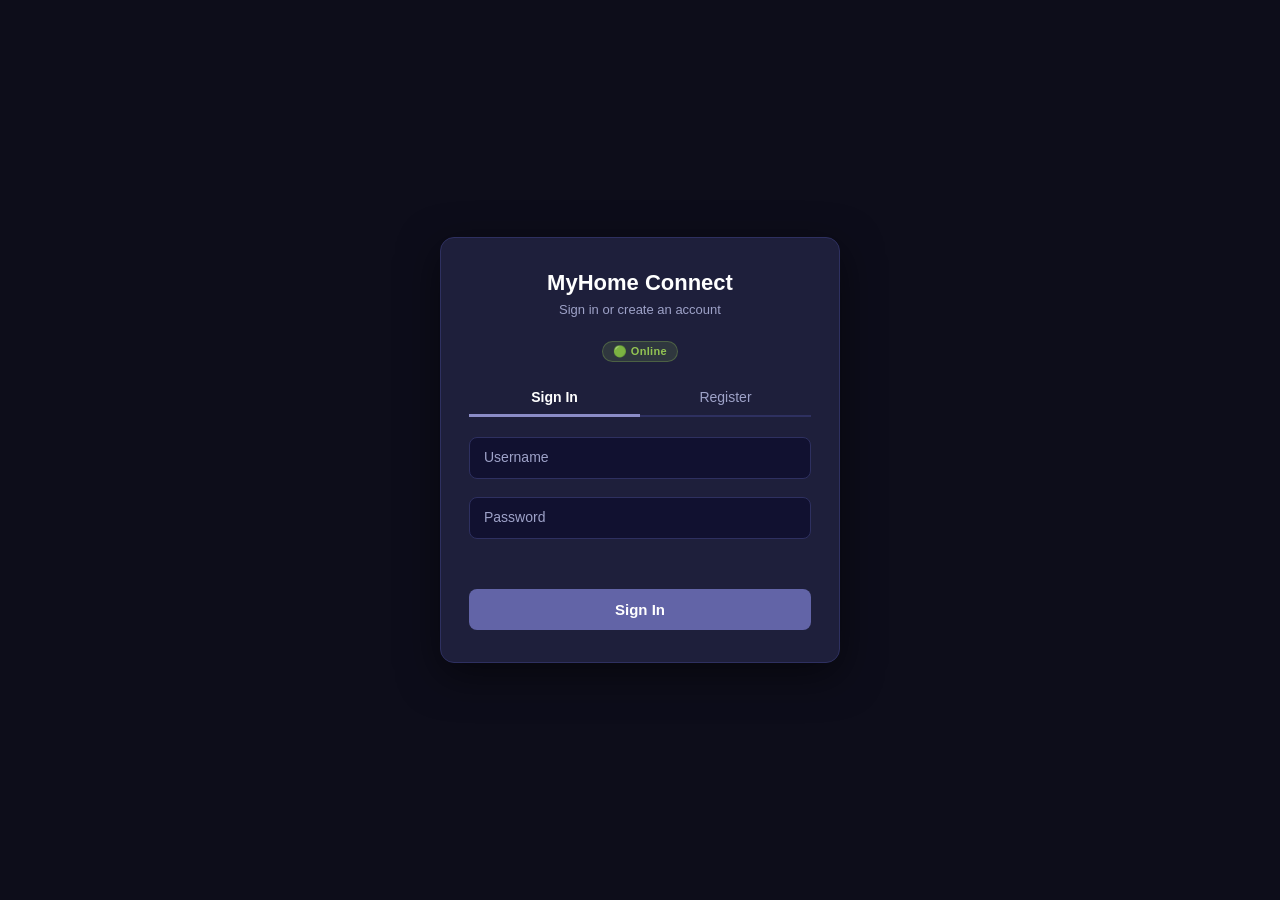
==== teams.html @ 420ba18a "Add files via upload" ====
<!DOCTYPE html>
<html lang="en">
<head>
<meta charset="UTF-8">
<meta name="viewport" content="width=device-width, initial-scale=1.0, maximum-scale=1.0, user-scalable=no">
<meta name="mobile-web-app-capable" content="yes">
<meta name="apple-mobile-web-app-capable" content="yes">
<meta name="apple-mobile-web-app-status-bar-style" content="black-translucent">
<title>MyHome Connect</title>
<link rel="manifest" href="manifest.json">
<link rel="stylesheet" href="teams.css">
</head>
<body>

<!-- SIDEBAR BACKDROP (mobile) -->
<div class="sidebar-backdrop" id="sidebarBackdrop" onclick="closeSidebarMobile()"></div>

<!-- SIDEBAR -->
<div class="sidebar" id="sidebar">
  <div class="sidebar-header">
    <img src="M-LOGO.png" alt="Logo" class="logo" onerror="this.style.display='none'">
    <span class="app-name">MyHome Connect</span>
  </div>

  <!-- Current User Profile (below title) -->
  <div class="sidebar-profile">
    <div class="user-avatar" id="myAvatar" onclick="toggleSettings()" style="cursor:pointer;position:relative;overflow:hidden;">
      <span id="myAvatarInitial">M</span>
      <img id="myAvatarImg" src="" alt="" style="display:none;width:100%;height:100%;object-fit:cover;border-radius:50%;position:absolute;top:0;left:0;">
    </div>
    <div style="flex:1;min-width:0;">
      <div class="user-name" id="myName">Mark</div>
      <div class="user-status online">● Online</div>
    </div>
    <span class="settings-btn" onclick="toggleSettings()" title="Settings">⚙️</span>
    <span class="settings-btn" onclick="logout()" title="Logout">🚪</span>
  </div>

  <!-- Search -->
  <div class="sidebar-search">
    <span>🔍</span>
    <input type="text" id="searchInput" placeholder="Search..." oninput="filterChannels(this.value)">
  </div>

  <!-- Channels -->
  <div class="section-label">CHANNELS</div>
  <div id="channelList" class="channel-list"></div>
  <button class="add-channel-btn" onclick="openAddChannelModal()">+ Add Channel</button>

  <!-- Direct Messages -->
  <div class="section-label" style="margin-top:16px;">DIRECT MESSAGES</div>
  <div id="dmList" class="channel-list"></div>

</div>

<!-- MAIN AREA -->
<div class="main">

  <!-- Offline Banner -->
  <div class="offline-banner" id="offlineBanner" style="display:none">
    📡 You are offline — messages will sync when reconnected
  </div>

  <!-- Top Bar -->
  <div class="topbar">
    <div class="topbar-left">
      <span class="hamburger" onclick="toggleSidebar()">☰</span>
      <span class="channel-title" id="channelTitle"># general</span>
      <span class="channel-desc" id="channelDesc">General discussion</span>
    </div>
    <div class="topbar-right">
      <button class="icon-btn" onclick="requestNotificationPermission()" id="notifBtn" title="Enable notifications" style="display:none">🔔 <span class="btn-label">Notify</span></button>
      <button class="icon-btn" onclick="toggleConvSearch()" title="Search conversation">🔍 <span class="btn-label">Search</span></button>
      <button class="icon-btn" onclick="toggleMembers()" title="Members">👥 <span class="btn-label">Members</span></button>
      <button class="icon-btn" onclick="openVideoCall()" title="Video Call">📹 <span class="btn-label">Call</span></button>
      <button class="icon-btn sms-inbox-btn" id="smsInboxBtn" onclick="toggleSmsInbox()" title="SMS Inbox">📱 <span class="btn-label">SMS</span> <span id="smsInboxCount" class="sms-inbox-count" style="display:none">0</span></button>
    </div>
  </div>

  <!-- Conversation Search Bar -->
  <div class="conv-search-bar" id="convSearchBar">
    <span>🔍</span>
    <input type="text" id="convSearchInput" placeholder="Search messages or files..."
      oninput="searchConversation(this.value)" autocomplete="off">
    <span class="conv-search-count" id="convSearchCount"></span>
    <span class="conv-search-close" onclick="closeConvSearch()">✕</span>
  </div>

  <!-- Messages Area -->
  <div class="messages-area" id="messagesArea"></div>

  <!-- Typing Indicator -->
  <div class="typing-indicator" id="typingIndicator"></div>

  <!-- Quote Preview -->
  <div class="quote-preview" id="quotePreview">
    <span>↩️</span>
    <div class="quote-preview-text" id="quotePreviewText"></div>
    <span class="quote-cancel" onclick="cancelQuote()" title="Cancel quote">✕</span>
  </div>

  <!-- Input Bar -->
  <div class="input-bar">
    <!-- Attach -->
    <button class="ib-btn" onclick="document.getElementById('fileInput').click()" title="Attach file">
      <svg viewBox="0 0 24 24" fill="none" stroke="currentColor" stroke-width="2" stroke-linecap="round" stroke-linejoin="round"><path d="M21.44 11.05l-9.19 9.19a6 6 0 01-8.49-8.49l9.19-9.19a4 4 0 015.66 5.66l-9.2 9.19a2 2 0 01-2.83-2.83l8.49-8.48"/></svg>
    </button>
    <input type="file" id="fileInput" style="display:none" onchange="attachFile(this)">

    <!-- Text input -->
    <div class="input-wrapper">
      <textarea id="msgInput" placeholder="Aa" rows="1"
        onkeydown="handleKey(event)" oninput="autoResize(this); showTyping()"></textarea>
    </div>

    <!-- New line (mobile only) -->
    <button class="ib-btn newline-btn" onclick="insertNewline()" title="New line">
      <svg viewBox="0 0 24 24" fill="none" stroke="currentColor" stroke-width="2" stroke-linecap="round" stroke-linejoin="round"><polyline points="9 10 4 15 9 20"/><path d="M20 4v7a4 4 0 01-4 4H4"/></svg>
    </button>

    <!-- Emoji -->
    <button class="ib-btn emoji-btn" onclick="toggleEmojiPicker()" title="Emoji">
      <svg viewBox="0 0 24 24" fill="none" stroke="currentColor" stroke-width="2" stroke-linecap="round" stroke-linejoin="round"><circle cx="12" cy="12" r="10"/><path d="M8 14s1.5 2 4 2 4-2 4-2"/><line x1="9" y1="9" x2="9.01" y2="9"/><line x1="15" y1="9" x2="15.01" y2="9"/></svg>
    </button>

    <!-- Send -->
    <button class="send-btn" onclick="sendMessage()" title="Send">
      <svg viewBox="0 0 24 24" fill="currentColor"><path d="M2.01 21L23 12 2.01 3 2 10l15 2-15 2z"/></svg>
    </button>
  </div>

  <!-- Emoji Picker — Messenger style -->
  <div class="emoji-picker" id="emojiPicker">
    <div class="ep-search-row">
      <input class="ep-search" id="epSearch" type="text" placeholder="Search emoji..." oninput="filterEmoji(this.value)" autocomplete="off">
    </div>
    <div class="ep-tabs">
      <button class="ep-tab active" onclick="showEmojiCat(this,'recent')" title="Recent">🕐</button>
      <button class="ep-tab" onclick="showEmojiCat(this,'smileys')" title="Smileys">😀</button>
      <button class="ep-tab" onclick="showEmojiCat(this,'gestures')" title="Gestures">👋</button>
      <button class="ep-tab" onclick="showEmojiCat(this,'hearts')" title="Hearts">❤️</button>
      <button class="ep-tab" onclick="showEmojiCat(this,'nature')" title="Nature">🌿</button>
      <button class="ep-tab" onclick="showEmojiCat(this,'food')" title="Food">🍕</button>
      <button class="ep-tab" onclick="showEmojiCat(this,'activity')" title="Activity">⚽</button>
      <button class="ep-tab" onclick="showEmojiCat(this,'symbols')" title="Symbols">💯</button>
    </div>
    <div class="ep-grid" id="epGrid"></div>
  </div>
</div>

<!-- MEMBERS PANEL -->
<div class="members-panel" id="membersPanel">
  <div class="members-header">
    <span>Members</span>
    <span class="close-btn" onclick="toggleMembers()">✕</span>
  </div>
  <div id="membersList"></div>
</div>

<!-- SETTINGS MODAL -->
<div class="modal-overlay" id="settingsModal">
  <div class="modal-box">
    <h3>Profile Settings</h3>

    <!-- Avatar upload -->
    <div class="avatar-upload-area">
      <div class="avatar-preview" id="avatarPreview" onclick="document.getElementById('avatarInput').click()">
        <span id="avatarPreviewInitial"></span>
        <img id="avatarPreviewImg" src="" alt="" style="display:none">
        <div class="avatar-overlay">📷 Change</div>
      </div>
      <input type="file" id="avatarInput" accept="image/*" style="display:none" onchange="previewAvatar(this)">
      <p class="avatar-hint">Click photo to change</p>
    </div>

    <div class="form-group" style="margin-bottom:16px;">
      <input type="text" id="settingName" placeholder=" ">
      <label>Display Name</label>
    </div>
    <div class="form-group" style="margin-bottom:16px;">
      <select id="settingStatus" class="settings-select">
        <option value="online">🟢 Online</option>
        <option value="away">🟡 Away</option>
        <option value="busy">🔴 Busy</option>
        <option value="offline">⚫ Offline</option>
      </select>
    </div>
    <p id="settingsSaveMsg" style="font-size:13px;color:#0e7c63;min-height:18px;margin-bottom:8px;"></p>
    <div class="modal-actions">
      <button class="btn cancel" onclick="closeSettings()">Cancel</button>
      <button class="btn confirm" onclick="saveSettings()">Save</button>
    </div>
  </div>
</div>

<!-- VIDEO CALL MODAL -->
<div class="modal-overlay" id="callModal">
  <div class="modal-box modal-box-call">
    <div class="call-header">
      <span id="callTitle">📹 Video Call</span>
      <span class="close-btn" onclick="closeCall()">✕</span>
    </div>
    <div class="call-area">
      <div class="video-box main-video">
        <span>📹</span>
        <p>Your Camera</p>
        <small id="callStatus">Connecting...</small>
      </div>
      <div class="video-box remote-video">
        <span>👤</span>
        <p id="remoteLabel">Waiting for others...</p>
      </div>
    </div>
    <div class="call-controls">
      <button class="call-btn" onclick="toggleMic(this)" title="Mute">🎤</button>
      <button class="call-btn end-call" onclick="closeCall()" title="End Call">📵</button>
      <button class="call-btn" onclick="toggleCam(this)" title="Camera">📷</button>
    </div>
  </div>
</div>

<!-- CHANNEL MANAGE MODAL -->
<div class="modal-overlay" id="channelModal">
  <div class="modal-box modal-box-channel">
    <h3 id="channelModalTitle">Add Channel</h3>

    <div class="form-group" style="margin-bottom:16px;">
      <input type="text" id="channelNameInput" placeholder=" ">
      <label>Channel Name</label>
    </div>
    <div class="form-group" style="margin-bottom:16px;">
      <input type="text" id="channelDescInput" placeholder=" ">
      <label>Description (optional)</label>
    </div>

    <!-- Participants -->
    <div style="margin-bottom:12px;">
      <div style="font-size:12px;font-weight:bold;color:#888;margin-bottom:8px;letter-spacing:.6px;">PARTICIPANTS</div>
      <div id="participantsList" class="participants-list"></div>
    </div>

    <p id="channelModalError" style="color:#e74c3c;font-size:13px;min-height:18px;"></p>
    <div class="modal-actions">
      <button class="btn cancel" onclick="closeChannelModal()">Cancel</button>
      <button class="btn confirm" id="channelModalSaveBtn" onclick="saveChannel()">Save</button>
    </div>
  </div>
</div>

<!-- CHANNEL CONTEXT MENU -->
<div class="ctx-menu" id="channelCtxMenu">
  <div class="ctx-item" onclick="ctxRename()">✏️ Rename</div>
  <div class="ctx-item" onclick="ctxManage()">👥 Manage Participants</div>
  <div class="ctx-item danger" onclick="ctxDelete()">🗑️ Delete Channel</div>
</div>

<!-- MEMBER CONTEXT MENU -->
<div class="ctx-menu" id="memberCtxMenu">
  <div class="ctx-item danger" id="memberCtxRemove" onclick="ctxRemoveMember()">🗑️ Remove User &amp; Clear History</div>
</div>

<!-- SMS INBOX PANEL -->
<div class="sms-inbox-panel" id="smsInboxPanel">
  <div class="members-header">
    <span>📱 SMS Inbox</span>
    <span class="close-btn" onclick="toggleSmsInbox()">✕</span>
  </div>
  <div class="sms-inbox-subtitle">Messages received via SMS bridge</div>
  <div id="smsInboxList" style="overflow-y:auto;flex:1;"></div>
  <div class="sms-inbox-footer">
    <button onclick="clearSmsInboxPanel()" class="sms-clear-btn">🗑️ Clear Inbox</button>
  </div>
</div>

<!-- Firebase SDK -->
<script src="https://www.gstatic.com/firebasejs/9.23.0/firebase-app-compat.js"></script>
<script src="https://www.gstatic.com/firebasejs/9.23.0/firebase-firestore-compat.js"></script>
<script src="https://www.gstatic.com/firebasejs/9.23.0/firebase-storage-compat.js"></script>
<script src="firebase-config.js"></script>
<script src="offline-store.js"></script>
<script src="teams.js"></script>
</body>
</html>
---- teams.css ----
:root {
  /* MS Teams-inspired dark purple/blue palette */
  --teams-purple: #6264a7;
  --teams-purple-dark: #464775;
  --teams-purple-light: #8b8cc7;
  --teams-accent: #7b83eb;
  --sidebar-bg: #1e1f3b;
  --sidebar-hover: #2d2f5e;
  --sidebar-active: #464775;
  --text-light: #e8e8f4;
  --text-muted: #9ea2c8;
  --bg-main: #111122;
  --bg-messages: #0d0d1a;
  --bg-bubble-other: #1e1f3b;
  --bg-bubble-mine: linear-gradient(135deg, #6264a7, #464775);
  --bg-topbar: #1a1b35;
  --bg-input: #1e1f3b;
  --border: #2e3060;
  --text-primary: #e8e8f4;
  --text-secondary: #9ea2c8;
  --text-bubble: #e8e8f4;
  --text-bubble-mine: #fff;
}

* { box-sizing: border-box; margin: 0; padding: 0; font-family: 'Segoe UI', 'Calibri', sans-serif; }

body {
  display: flex;
  height: 100vh;
  height: 100dvh; /* dynamic viewport — shrinks when mobile keyboard opens */
  overflow: hidden;
  background: var(--bg-main);
  font-size: 13px;
}

/* ── SIDEBAR ── */
.sidebar {
  width: 240px;
  min-width: 240px;
  background: var(--sidebar-bg);
  color: var(--text-light);
  display: flex;
  flex-direction: column;
  transition: width 0.3s ease;
  overflow: hidden;
}

.sidebar.collapsed { width: 0; min-width: 0; }

.sidebar-header {
  display: flex;
  align-items: center;
  gap: 10px;
  padding: 14px 12px;
  border-bottom: 1px solid rgba(255,255,255,0.08);
}

.logo { width: 28px; height: 28px; border-radius: 6px; }

.app-name {
  font-size: 15px;
  font-weight: 600;
  color: #fff;
  white-space: nowrap;
}

.sidebar-search {
  display: flex;
  align-items: center;
  gap: 8px;
  margin: 8px 10px;
  background: rgba(255,255,255,0.08);
  border-radius: 6px;
  padding: 6px 10px;
}

.sidebar-search input {
  background: none;
  border: none;
  outline: none;
  color: #fff;
  font-size: 12px;
  width: 100%;
}

.sidebar-search input::placeholder { color: var(--text-muted); }

.section-label {
  font-size: 10px;
  font-weight: 700;
  color: var(--text-muted);
  padding: 6px 12px 3px;
  letter-spacing: 0.8px;
  text-transform: uppercase;
}

.channel-list { overflow-y: auto; flex-shrink: 0; }

.channel-item {
  display: flex;
  align-items: center;
  gap: 8px;
  padding: 6px 12px;
  cursor: pointer;
  border-radius: 4px;
  margin: 1px 4px;
  font-size: 13px;
  color: var(--text-muted);
  transition: background 0.15s;
  position: relative;
  min-height: 32px;
}

.channel-item:hover { background: var(--sidebar-hover); color: #fff; }
.channel-item.active { background: var(--sidebar-active); color: #fff; }

/* Sidebar label base style */
.ch-label {
  flex: 1;
  overflow: hidden;
  text-overflow: ellipsis;
  white-space: nowrap;
  font-size: 13px;
  color: inherit;
}

/* Unread — orange bold, overrides everything */
.unread-item {
  font-weight: 700 !important;
  color: #f07800 !important;
}

.channel-item .badge {
  margin-left: auto;
  background: #e74c3c;
  color: #fff;
  font-size: 10px;
  border-radius: 10px;
  padding: 1px 5px;
  min-width: 16px;
  text-align: center;
}

.add-channel-btn {
  margin: 4px 10px;
  background: rgba(255,255,255,0.06);
  border: 1px dashed rgba(255,255,255,0.2);
  color: var(--text-muted);
  border-radius: 4px;
  padding: 5px;
  cursor: pointer;
  font-size: 12px;
  width: calc(100% - 20px);
  transition: background 0.2s;
}

.add-channel-btn:hover { background: rgba(255,255,255,0.12); color: #fff; }

.sidebar-profile {
  display: flex;
  align-items: center;
  gap: 8px;
  padding: 8px 12px 10px;
  border-bottom: 1px solid rgba(255,255,255,0.08);
  background: rgba(0,0,0,0.2);
}

.sidebar-footer {
  margin-top: auto;
  display: flex;
  align-items: center;
  gap: 10px;
  padding: 10px 12px;
  border-top: 1px solid rgba(255,255,255,0.08);
  background: rgba(0,0,0,0.2);
}

.user-avatar {
  width: 30px;
  height: 30px;
  border-radius: 50%;
  background: var(--teams-purple);
  color: #fff;
  display: flex;
  align-items: center;
  justify-content: center;
  font-weight: bold;
  font-size: 13px;
  flex-shrink: 0;
}

.user-name { font-size: 12px; font-weight: 600; color: #fff; }
.user-status { font-size: 10px; }
.user-status.online { color: #92c353; }
.user-status.away { color: #f8d22a; }
.user-status.busy { color: #c4314b; }
.user-status.offline { color: #8a8a8a; }

.settings-btn { margin-left: auto; cursor: pointer; font-size: 16px; opacity: 0.7; }
.settings-btn:hover { opacity: 1; }

/* ── MAIN ── */
.main {
  flex: 1;
  display: flex;
  flex-direction: column;
  overflow: hidden;
  position: relative;
  background: var(--bg-main);
}

.topbar {
  height: 48px;
  background: var(--bg-topbar);
  border-bottom: 1px solid var(--border);
  display: flex;
  align-items: center;
  justify-content: space-between;
  padding: 0 14px;
  box-shadow: 0 1px 4px rgba(0,0,0,0.3);
  flex-shrink: 0;
}

.topbar-left { display: flex; align-items: center; gap: 8px; }
.topbar-right { display: flex; gap: 6px; }

.hamburger { font-size: 18px; cursor: pointer; padding: 4px 6px; border-radius: 4px; color: var(--text-light); }
.hamburger:hover { background: rgba(255,255,255,0.1); }

.channel-title { font-size: 14px; font-weight: 600; color: var(--text-light); }
.channel-desc { font-size: 11px; color: var(--text-muted); }

.icon-btn {
  background: none;
  border: 1px solid var(--border);
  border-radius: 4px;
  padding: 4px 10px;
  cursor: pointer;
  font-size: 12px;
  color: var(--text-muted);
  transition: background 0.15s;
  height: auto;
  margin: 0;
}

.icon-btn:hover { background: rgba(255,255,255,0.1); color: var(--text-light); }

/* ── MESSAGES ── */
.messages-area {
  flex: 1;
  overflow-y: auto;
  padding: 16px 20px;
  display: flex;
  flex-direction: column;
  gap: 2px;
  background: var(--bg-messages);
}

.msg-group { display: flex; gap: 8px; margin-bottom: 8px; }
.msg-group.mine { flex-direction: row-reverse; }

.msg-avatar {
  width: 30px;
  height: 30px;
  border-radius: 50%;
  display: flex;
  align-items: center;
  justify-content: center;
  font-weight: bold;
  font-size: 12px;
  color: #fff;
  flex-shrink: 0;
  align-self: flex-end;
}

.msg-content { max-width: 68%; }

.msg-meta {
  font-size: 10px;
  color: var(--text-muted);
  margin-bottom: 2px;
  display: flex;
  gap: 6px;
  align-items: center;
}

.msg-group.mine .msg-meta { flex-direction: row-reverse; }

/* Sender name — bold and bright */
.msg-meta strong {
  font-size: 12px;
  font-weight: 700;
  color: #ffffff;
  letter-spacing: 0.1px;
}

/* Unread sender name — orange + bold, clickable */
.msg-meta strong.sender-unread {
  color: #f07800;
  font-weight: 700;
  cursor: pointer;
  border-bottom: 1px dotted #f07800;
  transition: color 0.2s;
}

.msg-meta strong.sender-unread:hover {
  color: #ffaa44;
}

/* ── QUOTE BLOCK ── */
.msg-quote {
  background: rgba(98,100,167,0.2);
  border-left: 3px solid var(--teams-purple-light);
  border-radius: 4px;
  padding: 4px 8px;
  margin-bottom: 5px;
  font-size: 11px;
  color: var(--text-muted);
  cursor: pointer;
  max-width: 100%;
  overflow: hidden;
  text-overflow: ellipsis;
  white-space: nowrap;
}

.msg-quote strong { color: var(--teams-accent); margin-right: 4px; }

/* ── QUOTE PREVIEW IN INPUT ── */
.quote-preview {
  display: none;
  align-items: center;
  gap: 8px;
  padding: 6px 12px;
  background: var(--bg-input);
  border-top: 1px solid var(--border);
  border-left: 3px solid var(--teams-purple-light);
  font-size: 11px;
  color: var(--text-muted);
  flex-shrink: 0;
}

.quote-preview.show { display: flex; }
.quote-preview-text { flex: 1; overflow: hidden; text-overflow: ellipsis; white-space: nowrap; }
.quote-preview strong { color: var(--teams-accent); }
.quote-cancel { cursor: pointer; font-size: 14px; color: var(--text-muted); padding: 0 4px; }
.quote-cancel:hover { color: #fff; }

.msg-bubble {
  background: var(--bg-bubble-other);
  border: 1px solid var(--border);
  border-radius: 8px 8px 8px 2px;
  padding: 7px 12px;
  font-size: 13px;
  line-height: 1.45;
  color: var(--text-bubble);
  box-shadow: 0 1px 3px rgba(0,0,0,0.2);
  word-break: break-word;
  white-space: pre-wrap;
  position: relative;
}

.msg-group.mine .msg-bubble {
  background: var(--bg-bubble-mine);
  color: var(--text-bubble-mine);
  border-radius: 8px 8px 2px 8px;
  border: none;
}

.msg-bubble:hover .msg-actions { display: flex; }

.msg-actions {
  display: none;
  position: absolute;
  top: -32px;
  right: 4px;
  background: #22234a;
  border: 1px solid var(--border);
  border-radius: 20px;
  padding: 3px 5px;
  gap: 1px;
  box-shadow: 0 3px 12px rgba(0,0,0,0.5);
  z-index: 10;
  align-items: center;
  white-space: normal;
}

/* SVG action button */
.ma-btn {
  display: inline-flex;
  align-items: center;
  justify-content: center;
  width: 28px;
  height: 28px;
  border-radius: 50%;
  cursor: pointer;
  color: var(--text-muted);
  transition: background 0.15s, color 0.15s, transform 0.12s;
  flex-shrink: 0;
}

.ma-btn:hover {
  background: rgba(255,255,255,0.12);
  color: #fff;
  transform: scale(1.2);
}

.ma-btn svg { display: block; }

/* Coloured hover states */
.ma-btn-like:hover  { color: #7b83eb; }
.ma-btn-heart:hover { color: #ff6b8a; }
.ma-btn-laugh:hover { color: #f8d22a; }
.ma-btn-danger:hover { color: #ff6b6b; background: rgba(196,49,75,0.15); }

.msg-actions span:hover { background: rgba(255,255,255,0.15); }

/* ── EDIT MODE ── */
.msg-editing {
  /* Full-width edit row that replaces the message group */
  display: flex;
  flex-direction: column;
  gap: 6px;
  padding: 6px 20px;
  background: rgba(98,100,167,0.08);
  border-left: 3px solid var(--teams-purple);
  margin-bottom: 8px;
}

.msg-edit-label {
  font-size: 10px;
  color: var(--teams-accent);
  font-weight: 600;
  letter-spacing: 0.4px;
}

.msg-edit-area {
  width: 100%;
  background: var(--bg-input);
  border: 1px solid var(--teams-purple);
  border-radius: 6px;
  padding: 8px 12px;
  font-size: 13px;
  color: var(--text-light);
  resize: none;
  outline: none;
  font-family: 'Segoe UI', sans-serif;
  line-height: 1.45;
  min-height: 40px;
  max-height: 200px;
  overflow-y: auto;
  white-space: pre-wrap;
  word-break: break-word;
}

.msg-edit-area:focus {
  border-color: var(--teams-accent);
  box-shadow: 0 0 0 2px rgba(98,100,167,0.3);
}

.msg-edit-actions {
  display: flex;
  gap: 6px;
  font-size: 11px;
}

.msg-edit-actions button {
  padding: 4px 14px;
  border-radius: 4px;
  border: none;
  cursor: pointer;
  font-size: 12px;
}

.msg-edit-save { background: var(--teams-purple); color: #fff; }
.msg-edit-save:hover { background: var(--teams-purple-dark); }
.msg-edit-cancel { background: rgba(255,255,255,0.1); color: var(--text-muted); }
.msg-edit-cancel:hover { background: rgba(255,255,255,0.2); }

.msg-edited-tag {
  font-size: 10px;
  color: var(--text-muted);
  margin-left: 4px;
  font-style: italic;
}

.msg-file {
  display: flex;
  align-items: center;
  gap: 8px;
  background: rgba(255,255,255,0.08);
  border-radius: 6px;
  padding: 6px 10px;
  margin-top: 5px;
  font-size: 12px;
  cursor: pointer;
}

.msg-file:hover { background: rgba(255,255,255,0.15); }

.msg-file a { color: inherit; text-decoration: none; }
.msg-file a:hover { text-decoration: underline; }

.msg-image { margin-top: 5px; }
.msg-image img {
  max-width: 240px;
  max-height: 180px;
  border-radius: 6px;
  display: block;
  cursor: pointer;
  transition: opacity 0.2s;
}
.msg-image img:hover { opacity: 0.9; }

.reactions {
  display: flex;
  flex-wrap: wrap;
  gap: 3px;
  margin-top: 3px;
}

.reaction-chip {
  background: rgba(98,100,167,0.25);
  border-radius: 10px;
  padding: 1px 7px;
  font-size: 11px;
  cursor: pointer;
  border: 1px solid var(--border);
  transition: background 0.15s, border-color 0.15s, transform 0.1s;
  color: var(--text-light);
  user-select: none;
}

.reaction-chip:hover {
  background: rgba(98,100,167,0.45);
  transform: scale(1.1);
}

/* Highlighted when current user has reacted */
.reaction-chip.reacted {
  background: rgba(98,100,167,0.5);
  border-color: var(--teams-accent);
  color: #fff;
  font-weight: 600;
}

.reaction-chip.reacted:hover {
  background: rgba(196,49,75,0.3);
  border-color: #ff6b6b;
}

.date-divider {
  text-align: center;
  font-size: 11px;
  color: var(--text-muted);
  margin: 10px 0;
  display: flex;
  align-items: center;
  gap: 8px;
}

.date-divider::before, .date-divider::after {
  content: '';
  flex: 1;
  height: 1px;
  background: var(--border);
}

.typing-indicator {
  height: 18px;
  padding: 0 20px;
  font-size: 11px;
  color: var(--text-muted);
  font-style: italic;
  background: var(--bg-messages);
}

/* ── INPUT BAR ── */
.input-bar {
  display: flex;
  align-items: flex-end;
  gap: 6px;
  padding: 10px 14px;
  background: var(--bg-topbar);
  border-top: 1px solid var(--border);
  flex-shrink: 0;
}

.input-wrapper {
  flex: 1;
  background: var(--bg-input);
  border: 1px solid var(--border);
  border-radius: 6px;
  padding: 6px 10px;
}

.input-wrapper textarea {
  width: 100%;
  border: none;
  background: none;
  outline: none;
  resize: none;
  font-size: 13px;
  font-family: 'Segoe UI', sans-serif;
  max-height: 120px;
  overflow-y: auto;
  line-height: 1.45;
  color: var(--text-light);
}

.input-wrapper textarea::placeholder { color: var(--text-muted); }

/* ── INPUT BAR ICON BUTTONS (SVG style) ── */
.ib-btn {
  background: none;
  border: none;
  cursor: pointer;
  padding: 6px;
  border-radius: 50%;
  display: flex;
  align-items: center;
  justify-content: center;
  color: var(--text-muted);
  flex-shrink: 0;
  transition: background 0.15s, color 0.15s, transform 0.15s;
  width: 34px;
  height: 34px;
}

.ib-btn svg {
  width: 20px;
  height: 20px;
  display: block;
}

.ib-btn:hover {
  background: rgba(255,255,255,0.1);
  color: var(--teams-accent);
  transform: scale(1.1);
}

.ib-btn:active { transform: scale(0.95); }

/* Emoji button gets a warm yellow tint on hover */
.emoji-btn:hover { color: #f8d22a; }

/* ── SEND BUTTON ── */
.send-btn {
  background: var(--teams-purple);
  color: #fff;
  border: none;
  border-radius: 50%;
  width: 34px;
  height: 34px;
  cursor: pointer;
  display: flex;
  align-items: center;
  justify-content: center;
  flex-shrink: 0;
  transition: background 0.15s, transform 0.15s, box-shadow 0.15s;
  padding: 0;
  margin: 0;
}

.send-btn svg {
  width: 18px;
  height: 18px;
  display: block;
  margin-left: 2px; /* optical center for send arrow */
}

.send-btn:hover {
  background: var(--teams-accent);
  transform: scale(1.08);
  box-shadow: 0 2px 10px rgba(98,100,167,0.5);
}

.send-btn:active { transform: scale(0.95); }

/* ── EMOJI PICKER — Messenger style ── */
.emoji-picker {
  display: none;
  position: absolute;
  bottom: 58px;
  right: 12px;
  width: 320px;
  max-height: 360px;
  background: #1a1b35;
  border: 1px solid var(--border);
  border-radius: 16px;
  box-shadow: 0 8px 32px rgba(0,0,0,0.55);
  z-index: 200;
  flex-direction: column;
  overflow: hidden;
}

.emoji-picker.show { display: flex; }

/* Search row */
.ep-search-row {
  padding: 10px 12px 6px;
  flex-shrink: 0;
}

.ep-search {
  width: 100%;
  background: rgba(255,255,255,0.07);
  border: 1px solid var(--border);
  border-radius: 20px;
  padding: 6px 14px;
  font-size: 13px;
  color: var(--text-light);
  outline: none;
  transition: border-color 0.2s;
}

.ep-search:focus { border-color: var(--teams-purple); }
.ep-search::placeholder { color: var(--text-muted); }

/* Category tabs */
.ep-tabs {
  display: flex;
  padding: 0 8px 4px;
  gap: 2px;
  border-bottom: 1px solid var(--border);
  flex-shrink: 0;
}

.ep-tab {
  flex: 1;
  background: none;
  border: none;
  border-radius: 8px;
  padding: 5px 2px;
  font-size: 16px;
  cursor: pointer;
  transition: background 0.15s, transform 0.1s;
  line-height: 1;
}

.ep-tab:hover { background: rgba(255,255,255,0.08); transform: scale(1.15); }
.ep-tab.active { background: rgba(98,100,167,0.3); }

/* Emoji grid */
.ep-grid {
  display: grid;
  grid-template-columns: repeat(8, 1fr);
  gap: 2px;
  padding: 8px 10px;
  overflow-y: auto;
  flex: 1;
}

.ep-grid::-webkit-scrollbar { width: 4px; }
.ep-grid::-webkit-scrollbar-thumb { background: #3a3b5c; border-radius: 4px; }

.ep-emoji {
  font-size: 22px;
  text-align: center;
  padding: 4px 2px;
  border-radius: 8px;
  cursor: pointer;
  transition: background 0.1s, transform 0.1s;
  line-height: 1.3;
  user-select: none;
}

.ep-emoji:hover {
  background: rgba(255,255,255,0.1);
  transform: scale(1.3);
}

.ep-emoji:active { transform: scale(1.1); }

/* ── MEMBERS PANEL ── */
.members-panel {
  width: 0;
  overflow: hidden;
  background: var(--sidebar-bg);
  border-left: 1px solid var(--border);
  transition: width 0.3s ease;
  flex-shrink: 0;
}

.members-panel.open { width: 200px; }

.members-header {
  display: flex;
  justify-content: space-between;
  align-items: center;
  padding: 12px 14px;
  font-weight: 600;
  border-bottom: 1px solid var(--border);
  font-size: 13px;
  color: var(--text-light);
}

.close-btn { cursor: pointer; font-size: 14px; color: var(--text-muted); }
.close-btn:hover { color: var(--text-light); }

.member-item {
  display: flex;
  align-items: center;
  gap: 8px;
  padding: 8px 12px;
  font-size: 12px;
  color: var(--text-muted);
}

.member-item .dot {
  width: 7px;
  height: 7px;
  border-radius: 50%;
  flex-shrink: 0;
}

.dot.online { background: #92c353; }
.dot.away { background: #f8d22a; }
.dot.busy { background: #c4314b; }
.dot.offline { background: #8a8a8a; }

/* ── MODALS ── */
.modal-overlay {
  position: fixed;
  inset: 0;
  background: rgba(0,0,0,0.7);
  display: flex;
  align-items: center;
  justify-content: center;
  opacity: 0;
  pointer-events: none;
  transition: opacity 0.3s;
  z-index: 9999;
}

.modal-overlay.show { opacity: 1; pointer-events: auto; }

.modal-box {
  background: var(--sidebar-bg);
  border-radius: 10px;
  padding: 20px;
  width: 320px;
  box-shadow: 0 10px 30px rgba(0,0,0,0.5);
  transform: scale(0.9);
  transition: transform 0.3s;
  color: var(--text-light);
}

.modal-overlay.show .modal-box { transform: scale(1); }

.modal-box h3 { margin-bottom: 14px; color: var(--teams-accent); font-size: 16px; }

.form-group { position: relative; margin-bottom: 14px; }
.form-group input {
  width: 100%;
  padding: 10px 9px;
  border: 1px solid var(--border);
  border-radius: 6px;
  font-size: 13px;
  outline: none;
  background: var(--bg-input);
  color: var(--text-light);
}
.form-group input:focus { border-color: var(--teams-purple); }
.form-group label {
  position: absolute;
  left: 9px;
  top: 10px;
  font-size: 12px;
  color: var(--text-muted);
  pointer-events: none;
  transition: 0.2s;
  background: var(--bg-input);
  padding: 0 4px;
}
.form-group input:focus + label,
.form-group input:not(:placeholder-shown) + label {
  top: -7px;
  font-size: 10px;
  color: var(--teams-accent);
}

.modal-actions { display: flex; justify-content: flex-end; gap: 8px; margin-top: 14px; }
.btn { padding: 7px 16px; border-radius: 6px; border: none; cursor: pointer; font-size: 13px; height: auto; margin: 0; }
.btn.cancel { background: rgba(255,255,255,0.1); color: var(--text-muted); }
.btn.cancel:hover { background: rgba(255,255,255,0.15); }
.btn.confirm { background: var(--teams-purple); color: #fff; }
.btn.confirm:hover { background: var(--teams-purple-dark); }

/* ── VIDEO CALL ── */
.call-header {
  display: flex;
  justify-content: space-between;
  align-items: center;
  margin-bottom: 14px;
  font-size: 14px;
  font-weight: 600;
  color: var(--teams-accent);
}

.call-area {
  display: flex;
  gap: 8px;
  margin-bottom: 14px;
}

.video-box {
  flex: 1;
  background: #0d0d1a;
  border-radius: 8px;
  height: 130px;
  display: flex;
  flex-direction: column;
  align-items: center;
  justify-content: center;
  color: var(--text-muted);
  font-size: 12px;
  gap: 4px;
  border: 1px solid var(--border);
}

.video-box span { font-size: 28px; }

.call-controls {
  display: flex;
  justify-content: center;
  gap: 14px;
}

.call-btn {
  width: 44px;
  height: 44px;
  border-radius: 50%;
  border: none;
  font-size: 18px;
  cursor: pointer;
  background: rgba(255,255,255,0.1);
  transition: background 0.2s;
  margin: 0;
  padding: 0;
  color: var(--text-light);
}

.call-btn:hover { background: rgba(255,255,255,0.2); }
.call-btn.end-call { background: #c4314b; color: #fff; }
.call-btn.end-call:hover { background: #a02040; }
.call-btn.muted { background: #c4314b; color: #fff; }
.call-btn.cam-off { background: #c4314b; color: #fff; }

/* ── SCROLLBAR ── */
::-webkit-scrollbar { width: 4px; }
::-webkit-scrollbar-track { background: transparent; }
::-webkit-scrollbar-thumb { background: #3a3b5c; border-radius: 4px; }
::-webkit-scrollbar-thumb:hover { background: var(--teams-purple); }

/* ── RESPONSIVE ── */
@media (max-width: 640px) {
  .sidebar { width: 180px; min-width: 180px; }
  .channel-desc { display: none; }
}

/* ── CHANNEL MANAGEMENT ── */
.participants-list {
  display: flex;
  flex-direction: column;
  gap: 5px;
  max-height: 160px;
  overflow-y: auto;
  border: 1px solid var(--border);
  border-radius: 6px;
  padding: 5px;
  background: var(--bg-input);
}

.participant-row {
  display: flex;
  align-items: center;
  gap: 7px;
  padding: 4px 5px;
  border-radius: 4px;
  font-size: 12px;
  color: var(--text-light);
}

.participant-row:hover { background: rgba(255,255,255,0.08); }

.participant-row input[type="checkbox"] {
  width: 15px;
  height: 15px;
  accent-color: var(--teams-purple);
  cursor: pointer;
  flex-shrink: 0;
}

.participant-row .p-avatar {
  width: 22px;
  height: 22px;
  border-radius: 50%;
  display: flex;
  align-items: center;
  justify-content: center;
  font-size: 10px;
  font-weight: bold;
  color: #fff;
  flex-shrink: 0;
}

/* Context menu */
.ctx-menu {
  position: fixed;
  background: var(--sidebar-bg);
  border: 1px solid var(--border);
  border-radius: 8px;
  box-shadow: 0 6px 20px rgba(0,0,0,0.5);
  z-index: 99999;
  min-width: 180px;
  display: none;
  overflow: hidden;
}

.ctx-menu.show { display: block; }

.ctx-item {
  padding: 8px 14px;
  font-size: 12px;
  cursor: pointer;
  display: flex;
  align-items: center;
  gap: 7px;
  color: var(--text-light);
  transition: background 0.15s;
}

.ctx-item:hover { background: rgba(255,255,255,0.1); }
.ctx-item.danger { color: #ff6b6b; }
.ctx-item.danger:hover { background: rgba(196,49,75,0.2); }

/* Channel item ⋯ button */
.channel-item .ch-menu-btn {
  opacity: 0;
  font-size: 16px;
  padding: 0 5px;
  border-radius: 3px;
  line-height: 1;
  color: var(--text-muted);
  flex-shrink: 0;
  cursor: pointer;
  pointer-events: all;
  z-index: 10;
  position: relative;
}

.channel-item:hover .ch-menu-btn { opacity: 1; }
.channel-item.active .ch-menu-btn { opacity: 0.8; color: #fff; }
.channel-item .ch-menu-btn:hover { background: rgba(255,255,255,0.15); border-radius: 3px; }

/* OFFLINE BANNER */
.offline-banner {
  background: #e67e22;
  color: #fff;
  text-align: center;
  font-size: 12px;
  padding: 5px 14px;
  flex-shrink: 0;
}

/* PROFILE PHOTO */
.avatar-upload-area {
  display: flex;
  flex-direction: column;
  align-items: center;
  margin-bottom: 16px;
}

.avatar-preview {
  width: 70px;
  height: 70px;
  border-radius: 50%;
  background: var(--teams-purple);
  display: flex;
  align-items: center;
  justify-content: center;
  font-size: 24px;
  font-weight: bold;
  color: #fff;
  cursor: pointer;
  position: relative;
  overflow: hidden;
  border: 3px solid var(--teams-purple);
  transition: border-color 0.2s;
}

.avatar-preview:hover { border-color: var(--teams-accent); }

.avatar-preview img {
  width: 100%;
  height: 100%;
  object-fit: cover;
  border-radius: 50%;
  position: absolute;
  top: 0; left: 0;
}

.avatar-overlay {
  position: absolute;
  inset: 0;
  background: rgba(0,0,0,0.45);
  display: flex;
  align-items: center;
  justify-content: center;
  font-size: 12px;
  color: #fff;
  opacity: 0;
  border-radius: 50%;
  transition: opacity 0.2s;
}

.avatar-preview:hover .avatar-overlay { opacity: 1; }

.avatar-hint {
  font-size: 12px;
  color: #888;
  margin-top: 6px;
}

/* Photo in message avatar */
.msg-avatar img {
  width: 100%;
  height: 100%;
  object-fit: cover;
  border-radius: 50%;
}

/* Photo in members panel */
.member-avatar-img {
  width: 30px;
  height: 30px;
  border-radius: 50%;
  object-fit: cover;
  flex-shrink: 0;
}

/* Photo in DM list */
.dm-avatar {
  width: 22px;
  height: 22px;
  border-radius: 50%;
  object-fit: cover;
  flex-shrink: 0;
}

/* ── CONVERSATION SEARCH ── */
.conv-search-bar {
  display: none;
  align-items: center;
  gap: 8px;
  padding: 6px 14px;
  background: var(--bg-topbar);
  border-bottom: 1px solid var(--border);
  flex-shrink: 0;
}

.conv-search-bar.show { display: flex; }

.conv-search-bar input {
  flex: 1;
  border: 1px solid var(--border);
  border-radius: 6px;
  padding: 6px 10px;
  font-size: 12px;
  outline: none;
  font-family: 'Segoe UI', sans-serif;
  background: var(--bg-input);
  color: var(--text-light);
}

.conv-search-bar input:focus { border-color: var(--teams-purple); }

.conv-search-count {
  font-size: 11px;
  color: var(--text-muted);
  white-space: nowrap;
  min-width: 55px;
}

.conv-search-close {
  cursor: pointer;
  font-size: 14px;
  color: var(--text-muted);
  padding: 2px 5px;
  border-radius: 4px;
}

.conv-search-close:hover { background: rgba(255,255,255,0.1); color: var(--text-light); }

/* highlight matched text in messages */
.search-highlight {
  background: #6264a7;
  border-radius: 2px;
  padding: 0 1px;
  color: #fff;
}

/* dim non-matching message groups */
.msg-group.search-hidden { display: none; }

/* ── SMS MESSAGES ── */
.sms-avatar {
  font-size: 16px;
  background: #e67e22 !important;
}

.sms-bubble {
  border-left: 3px solid #e67e22 !important;
  background: rgba(230,126,34,0.12) !important;
}

.sms-badge {
  display: inline-block;
  background: rgba(230,126,34,0.25);
  color: #f0a060;
  font-size: 10px;
  font-weight: bold;
  padding: 1px 5px;
  border-radius: 6px;
  margin-left: 5px;
  vertical-align: middle;
  letter-spacing: .3px;
}

.msg-group.sms-msg .msg-meta strong {
  color: #e67e22;
}

/* ── OFFLINE / PENDING MESSAGES ── */
.pending-bubble {
  opacity: 0.6;
  border-style: dashed !important;
}

.pending-badge {
  display: inline-block;
  background: rgba(248,210,42,0.2);
  color: #f8d22a;
  font-size: 10px;
  font-weight: bold;
  padding: 1px 5px;
  border-radius: 6px;
  margin-left: 5px;
  vertical-align: middle;
}

/* ── SMS TOAST NOTIFICATION ── */
.sms-toast {
  position: fixed;
  bottom: 75px;
  right: 18px;
  background: #1e1f3b;
  color: #fff;
  padding: 10px 16px;
  border-radius: 10px;
  font-size: 12px;
  line-height: 1.45;
  max-width: 280px;
  box-shadow: 0 4px 16px rgba(0,0,0,0.5);
  border-left: 4px solid #e67e22;
  z-index: 99999;
  opacity: 0;
  transform: translateY(20px);
  transition: opacity 0.3s, transform 0.3s;
  pointer-events: none;
}

.sms-toast.show {
  opacity: 1;
  transform: translateY(0);
}

/* ── SYNC TOAST ── */
.sync-toast {
  position: fixed;
  bottom: 75px;
  left: 50%;
  transform: translateX(-50%) translateY(20px);
  background: var(--teams-purple);
  color: #fff;
  padding: 8px 18px;
  border-radius: 16px;
  font-size: 12px;
  font-weight: 600;
  box-shadow: 0 4px 16px rgba(0,0,0,0.4);
  z-index: 99999;
  opacity: 0;
  transition: opacity 0.3s, transform 0.3s;
  pointer-events: none;
}

.sync-toast.show {
  opacity: 1;
  transform: translateX(-50%) translateY(0);
}

/* ── SMS INBOX PANEL ── */
.sms-inbox-panel {
  width: 0;
  overflow: hidden;
  background: var(--sidebar-bg);
  border-left: 1px solid var(--border);
  transition: width 0.3s ease;
  flex-shrink: 0;
  display: flex;
  flex-direction: column;
}

.sms-inbox-panel.open { width: 240px; }

.sms-inbox-item {
  padding: 10px 12px;
  border-bottom: 1px solid var(--border);
  cursor: pointer;
  transition: background 0.15s;
}

.sms-inbox-item:hover { background: rgba(255,255,255,0.06); }

.sms-inbox-from {
  font-size: 12px;
  font-weight: 600;
  color: #e67e22;
  margin-bottom: 2px;
}

.sms-inbox-text {
  font-size: 12px;
  color: var(--text-muted);
  margin-bottom: 3px;
  word-break: break-word;
}

.sms-inbox-meta {
  font-size: 10px;
  color: #555;
}

/* ── SMS INBOX BUTTON BADGE ── */
.sms-inbox-count {
  background: #c4314b;
  color: #fff;
  font-size: 10px;
  font-weight: bold;
  border-radius: 8px;
  padding: 1px 4px;
  margin-left: 3px;
  vertical-align: middle;
}

/* ── OFFLINE BANNER VARIANTS ── */
.offline-banner {
  background: #e67e22;
  color: #fff;
  text-align: center;
  font-size: 12px;
  padding: 5px 14px;
  flex-shrink: 0;
  transition: background 0.4s;
}

/* ══════════════════════════════════════════════════════════
   MOBILE — 640px and below
   ══════════════════════════════════════════════════════════ */
@media (max-width: 640px) {

  /* ── Layout ── */
  body {
    font-size: 13px;
    overflow: hidden;
    height: 100svh;
    height: 100dvh;
  }

  .main {
    width: 100%;
    min-width: 0;
    height: 100%;
    display: flex;
    flex-direction: column;
    overflow: hidden;
  }

  /* ── Sidebar: slide-in drawer ── */
  .sidebar {
    position: fixed;
    top: 0; left: 0;
    height: 100%;
    width: 78vw;
    max-width: 280px;
    min-width: unset;
    z-index: 9000;
    transform: translateX(-100%);
    transition: transform 0.25s ease;
    box-shadow: 4px 0 20px rgba(0,0,0,0.7);
    overflow-y: auto;
  }

  .sidebar.mobile-open { transform: translateX(0); }

  .sidebar-backdrop {
    display: none;
    position: fixed;
    inset: 0;
    background: rgba(0,0,0,0.5);
    z-index: 8999;
  }
  .sidebar-backdrop.show { display: block; }

  .sidebar-header { padding: 8px 10px; }
  .app-name { font-size: 13px; }
  .sidebar-profile { padding: 6px 10px; }
  .section-label { padding: 4px 10px 2px; font-size: 10px; }
  .channel-item { padding: 7px 10px; font-size: 12px; min-height: 30px; }
  .add-channel-btn { margin: 3px 8px; font-size: 11px; width: calc(100% - 16px); padding: 4px; }

  /* ── Topbar ── */
  .topbar {
    height: 42px;
    padding: 0 6px;
    flex-shrink: 0;
  }

  .topbar-left { gap: 4px; }
  .topbar-right { gap: 1px; }
  .hamburger { font-size: 18px; padding: 3px 5px; }
  .channel-title { font-size: 12px; }
  .channel-desc { display: none !important; }

  .icon-btn {
    padding: 4px 5px;
    font-size: 16px;
    border: none;
    background: none;
    min-width: 28px;
    text-align: center;
  }
  .icon-btn .btn-label { display: none; }

  /* ── Conversation search ── */
  .conv-search-bar { padding: 5px 8px; }

  /* ── Messages area ── */
  .messages-area {
    flex: 1 1 auto;
    min-height: 0;
    overflow-y: auto;
    -webkit-overflow-scrolling: touch;
    padding: 5px 7px;
  }

  .msg-group { margin-bottom: 4px; gap: 5px; }
  .msg-content { max-width: 84%; }

  .msg-avatar {
    width: 24px;
    height: 24px;
    font-size: 10px;
  }

  .msg-bubble {
    font-size: 13px;
    padding: 5px 9px;
    line-height: 1.35;
  }

  .msg-meta { font-size: 10px; margin-bottom: 1px; }
  .msg-meta strong { font-size: 11px; }

  .msg-image img {
    max-width: 100%;
    max-height: 180px;
  }

  .date-divider { font-size: 10px; margin: 4px 0; }

  /* ── Typing indicator: minimal ── */
  .typing-indicator {
    height: 14px;
    padding: 0 8px;
    font-size: 10px;
    line-height: 14px;
  }

  /* ── Message actions: tap to show, inline below bubble ── */
  .msg-bubble .msg-actions {
    display: none;
  }

  .msg-bubble.actions-open .msg-actions {
    display: flex;
    position: static;
    background: transparent;
    border: none;
    box-shadow: none;
    padding: 5px 0 2px 0;
    gap: 2px;
    flex-wrap: wrap;
    justify-content: flex-start;
    max-width: 100%;
    overflow: hidden;
    top: unset; right: unset; left: unset;
    border-radius: 0;
  }

  .msg-group.mine .msg-bubble.actions-open .msg-actions {
    justify-content: flex-end;
  }

  .msg-bubble.actions-open .msg-actions span,
  .msg-bubble.actions-open .msg-actions .ma-btn {
    font-size: 14px;
    padding: 4px 5px;
    border-radius: 6px;
    min-width: 28px;
    text-align: center;
    background: rgba(255,255,255,0.08);
    flex-shrink: 0;
    width: 32px;
    height: 32px;
  }

  .msg-bubble.actions-open .msg-actions span:active,
  .msg-bubble.actions-open .msg-actions .ma-btn:active {
    background: rgba(255,255,255,0.2);
  }

  /* ── Quote preview ── */
  .quote-preview {
    flex-shrink: 0;
    padding: 5px 8px;
    font-size: 11px;
  }

  /* ── Input bar ── */
  .input-bar {
    flex-shrink: 0;
    position: sticky;
    bottom: 0;
    z-index: 100;
    padding: 4px 5px;
    padding-bottom: calc(4px + env(safe-area-inset-bottom));
    background: var(--bg-topbar);
    border-top: 1px solid var(--border);
    gap: 3px;
  }

  .input-wrapper { padding: 4px 7px; }

  .input-wrapper textarea {
    font-size: 14px;
    line-height: 1.35;
  }

  .attach-btn, .emoji-btn, .newline-btn {
    font-size: 17px;
    padding: 3px 4px;
  }

  .newline-btn {
    display: flex;
    align-items: center;
    justify-content: center;
    font-size: 14px;
    padding: 3px 5px;
  }

  .send-btn {
    padding: 6px 9px;
    font-size: 12px;
  }

  /* ── Emoji picker ── */
  .emoji-picker {
    bottom: 50px;
    right: 5px;
    left: 5px;
    width: auto;
    max-height: 280px;
    border-radius: 12px;
  }

  .ep-grid {
    grid-template-columns: repeat(7, 1fr);
  }

  .ep-emoji { font-size: 20px; }

  /* ── Input bar icon buttons on mobile ── */
  .ib-btn { width: 30px; height: 30px; padding: 5px; }
  .ib-btn svg { width: 18px; height: 18px; }
  .send-btn { width: 30px; height: 30px; }
  .send-btn svg { width: 16px; height: 16px; }

  /* ── Edit row ── */
  .msg-editing { padding: 5px 8px; }
  .msg-edit-actions span { display: none; }
  .msg-edit-area { font-size: 13px; }

  /* ── Members panel ── */
  .members-panel.open {
    position: fixed;
    top: 0; right: 0;
    height: 100%;
    width: 75vw;
    max-width: 260px;
    z-index: 9000;
    box-shadow: -4px 0 20px rgba(0,0,0,0.6);
  }

  /* ── SMS inbox panel ── */
  .sms-inbox-panel.open {
    position: fixed;
    top: 0; right: 0;
    height: 100%;
    width: 85vw;
    max-width: 300px;
    z-index: 9000;
    box-shadow: -4px 0 20px rgba(0,0,0,0.6);
  }

  /* ── Modals ── */
  .modal-box {
    width: calc(100vw - 24px);
    max-width: 400px;
    padding: 16px 14px;
    max-height: 88dvh;
    max-height: 88vh;
    overflow-y: auto;
  }

  .modal-box-call { width: calc(100vw - 24px); }
  .modal-box-channel { width: calc(100vw - 24px); }

  .call-area { flex-direction: column; }
  .video-box { height: 100px; }

  .participants-list { max-height: 180px; }

  /* ── Toasts ── */
  .sms-toast {
    left: 6px; right: 6px;
    max-width: unset;
    bottom: calc(55px + env(safe-area-inset-bottom));
    top: auto;
    transform: translateY(20px);
  }
  .sms-toast.show { transform: translateY(0); }

  .undo-toast {
    left: 6px; right: 6px;
    transform: translateX(0) translateY(20px);
    bottom: calc(55px + env(safe-area-inset-bottom));
  }
  .undo-toast.show { transform: translateX(0) translateY(0); }

  /* ── Scrollbar hidden ── */
  ::-webkit-scrollbar { width: 0; height: 0; }
}

/* ── Very small phones (≤380px) ── */
@media (max-width: 380px) {
  .send-label { display: none; }
  .topbar-right .icon-btn:nth-child(n+3) { display: none; } /* hide less-used buttons */
  .msg-content { max-width: 88%; }
}

/* ── Safe area padding (all sizes) ── */
@supports (padding-bottom: env(safe-area-inset-bottom)) {
  .input-bar {
    padding-bottom: calc(5px + env(safe-area-inset-bottom));
  }
}


/* ── MODAL SIZE VARIANTS ── */
.modal-box-call    { width: min(480px, calc(100vw - 24px)); }
.modal-box-channel { width: min(400px, calc(100vw - 24px)); }

/* ── SETTINGS SELECT ── */
.settings-select {
  width: 100%;
  padding: 10px 9px;
  border-radius: 6px;
  border: 1px solid var(--border);
  background: var(--bg-input);
  color: var(--text-light);
  font-size: 13px;
  outline: none;
  cursor: pointer;
}
.settings-select:focus { border-color: var(--teams-purple); }

/* ── SMS INBOX FOOTER / SUBTITLE ── */
.sms-inbox-subtitle {
  padding: 8px 12px;
  font-size: 11px;
  color: var(--text-muted);
  border-bottom: 1px solid var(--border);
}

.sms-inbox-footer {
  padding: 8px 12px;
  border-top: 1px solid var(--border);
}

.sms-clear-btn {
  width: 100%;
  padding: 8px;
  background: rgba(196,49,75,0.15);
  color: #ff6b6b;
  border: none;
  border-radius: 6px;
  cursor: pointer;
  font-size: 12px;
  transition: background 0.15s;
}
.sms-clear-btn:hover { background: rgba(196,49,75,0.3); }

/* ── NEW LINE BUTTON (mobile only, now uses .ib-btn base) ── */
.newline-btn {
  display: none; /* shown via mobile media query */
}

/* ── UNDO DELETE TOAST ── */
.undo-toast {
  position: fixed;
  bottom: 80px;
  left: 50%;
  transform: translateX(-50%) translateY(20px);
  background: #2a2b4a;
  color: var(--text-light);
  border: 1px solid var(--border);
  border-radius: 8px;
  padding: 10px 16px;
  display: flex;
  align-items: center;
  gap: 14px;
  font-size: 13px;
  box-shadow: 0 4px 16px rgba(0,0,0,0.5);
  z-index: 99999;
  opacity: 0;
  pointer-events: none;
  transition: opacity 0.25s, transform 0.25s;
  white-space: nowrap;
}

.undo-toast.show {
  opacity: 1;
  transform: translateX(-50%) translateY(0);
  pointer-events: auto;
}

.undo-btn {
  background: var(--teams-purple);
  color: #fff;
  border: none;
  border-radius: 5px;
  padding: 4px 14px;
  font-size: 12px;
  font-weight: 600;
  cursor: pointer;
  transition: background 0.15s;
}

.undo-btn:hover { background: var(--teams-accent); }

/* ── MEMBER MENU BUTTON ── */
.member-item {
  position: relative;
}

.member-menu-btn {
  opacity: 0;
  font-size: 15px;
  padding: 2px 6px;
  border-radius: 4px;
  cursor: pointer;
  color: var(--text-muted);
  flex-shrink: 0;
  letter-spacing: 1px;
  transition: opacity 0.15s, background 0.15s;
  line-height: 1;
}

.member-item:hover .member-menu-btn { opacity: 1; }
.member-menu-btn:hover { background: rgba(255,255,255,0.12); color: var(--text-light); }

/* Always visible on mobile */
@media (max-width: 640px) {
  .member-menu-btn { opacity: 0.6; }
}
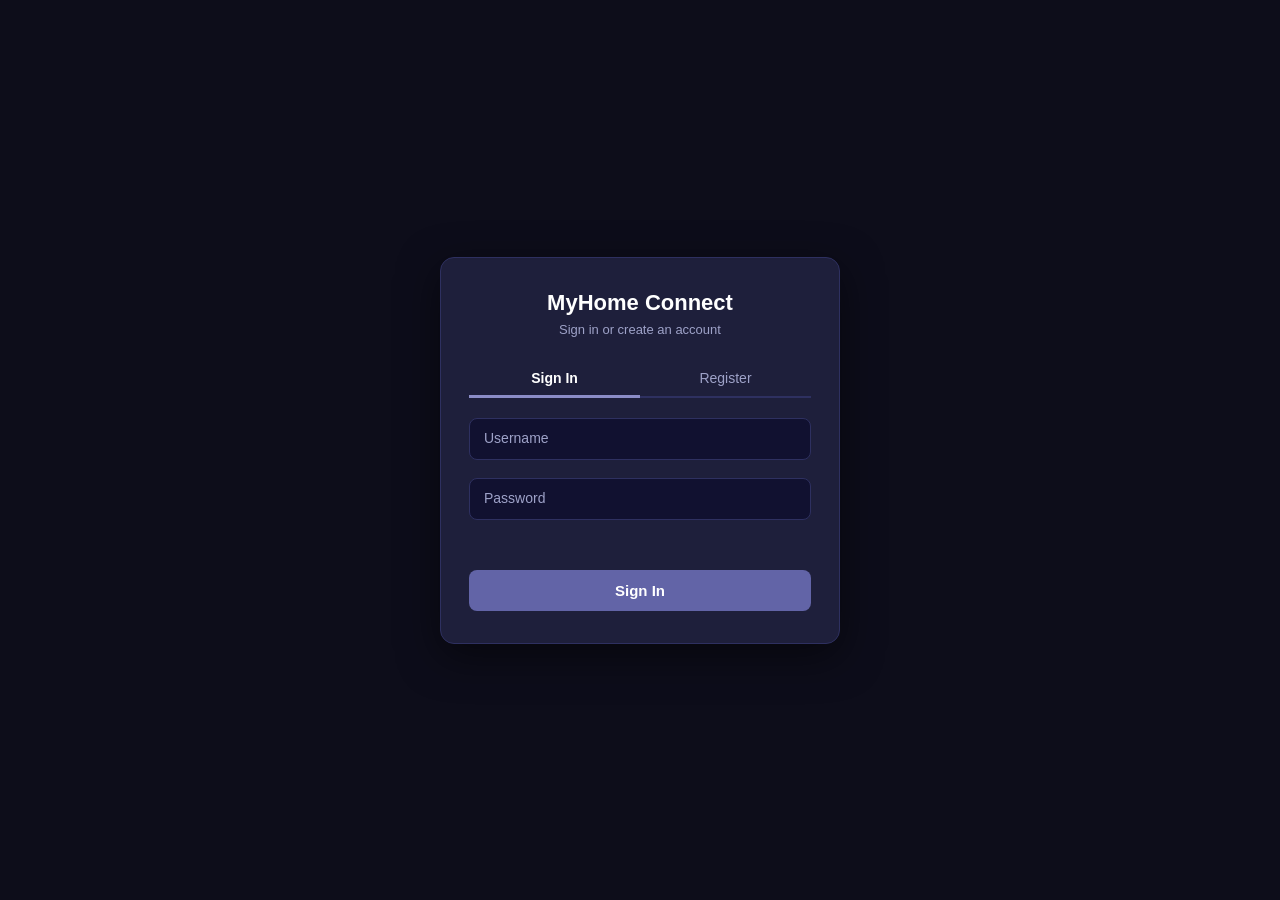
==== commit 54653736: "Add files via upload" ====
--- a/teams.html
+++ b/teams.html
@@ -56,11 +56,6 @@
 <!-- MAIN AREA -->
 <div class="main">
 
-  <!-- Offline Banner -->
-  <div class="offline-banner" id="offlineBanner" style="display:none">
-    📡 You are offline — messages will sync when reconnected
-  </div>
-
   <!-- Top Bar -->
   <div class="topbar">
     <div class="topbar-left">
@@ -73,7 +68,6 @@
       <button class="icon-btn" onclick="toggleConvSearch()" title="Search conversation">🔍 <span class="btn-label">Search</span></button>
       <button class="icon-btn" onclick="toggleMembers()" title="Members">👥 <span class="btn-label">Members</span></button>
       <button class="icon-btn" onclick="openVideoCall()" title="Video Call">📹 <span class="btn-label">Call</span></button>
-      <button class="icon-btn sms-inbox-btn" id="smsInboxBtn" onclick="toggleSmsInbox()" title="SMS Inbox">📱 <span class="btn-label">SMS</span> <span id="smsInboxCount" class="sms-inbox-count" style="display:none">0</span></button>
     </div>
   </div>
 
@@ -89,8 +83,11 @@
   <!-- Messages Area -->
   <div class="messages-area" id="messagesArea"></div>
 
-  <!-- Typing Indicator -->
-  <div class="typing-indicator" id="typingIndicator"></div>
+  <!-- File Preview (shown before sending) -->
+  <div class="file-preview-bar" id="filePreviewBar" style="display:none">
+    <div class="file-preview-inner" id="filePreviewInner"></div>
+    <span class="file-preview-cancel" onclick="cancelFileAttach()" title="Remove">✕</span>
+  </div>
 
   <!-- Quote Preview -->
   <div class="quote-preview" id="quotePreview">
@@ -110,7 +107,7 @@
     <!-- Text input -->
     <div class="input-wrapper">
       <textarea id="msgInput" placeholder="Aa" rows="1"
-        onkeydown="handleKey(event)" oninput="autoResize(this); showTyping()"></textarea>
+        onkeydown="handleKey(event)" oninput="autoResize(this)"></textarea>
     </div>
 
     <!-- New line (mobile only) -->
@@ -259,25 +256,11 @@
   <div class="ctx-item danger" id="memberCtxRemove" onclick="ctxRemoveMember()">🗑️ Remove User &amp; Clear History</div>
 </div>
 
-<!-- SMS INBOX PANEL -->
-<div class="sms-inbox-panel" id="smsInboxPanel">
-  <div class="members-header">
-    <span>📱 SMS Inbox</span>
-    <span class="close-btn" onclick="toggleSmsInbox()">✕</span>
-  </div>
-  <div class="sms-inbox-subtitle">Messages received via SMS bridge</div>
-  <div id="smsInboxList" style="overflow-y:auto;flex:1;"></div>
-  <div class="sms-inbox-footer">
-    <button onclick="clearSmsInboxPanel()" class="sms-clear-btn">🗑️ Clear Inbox</button>
-  </div>
-</div>
-
 <!-- Firebase SDK -->
 <script src="https://www.gstatic.com/firebasejs/9.23.0/firebase-app-compat.js"></script>
 <script src="https://www.gstatic.com/firebasejs/9.23.0/firebase-firestore-compat.js"></script>
 <script src="https://www.gstatic.com/firebasejs/9.23.0/firebase-storage-compat.js"></script>
 <script src="firebase-config.js"></script>
-<script src="offline-store.js"></script>
 <script src="teams.js"></script>
 </body>
 </html>
--- a/teams.css
+++ b/teams.css
@@ -502,14 +502,15 @@
 
 .msg-image { margin-top: 5px; }
 .msg-image img {
-  max-width: 240px;
-  max-height: 180px;
-  border-radius: 6px;
+  max-width: 280px;
+  max-height: 260px;
+  border-radius: 10px;
   display: block;
   cursor: pointer;
-  transition: opacity 0.2s;
-}
-.msg-image img:hover { opacity: 0.9; }
+  transition: opacity 0.2s, transform 0.15s;
+  object-fit: cover;
+}
+.msg-image img:hover { opacity: 0.92; transform: scale(1.01); }
 
 .reactions {
   display: flex;
@@ -563,15 +564,6 @@
   flex: 1;
   height: 1px;
   background: var(--border);
-}
-
-.typing-indicator {
-  height: 18px;
-  padding: 0 20px;
-  font-size: 11px;
-  color: var(--text-muted);
-  font-style: italic;
-  background: var(--bg-messages);
 }
 
 /* ── INPUT BAR ── */
@@ -679,9 +671,9 @@
 /* ── EMOJI PICKER — Messenger style ── */
 .emoji-picker {
   display: none;
-  position: absolute;
-  bottom: 58px;
-  right: 12px;
+  position: fixed;
+  bottom: 70px;
+  right: 16px;
   width: 320px;
   max-height: 360px;
   background: #1a1b35;
@@ -943,7 +935,7 @@
 .call-btn:hover { background: rgba(255,255,255,0.2); }
 .call-btn.end-call { background: #c4314b; color: #fff; }
 .call-btn.end-call:hover { background: #a02040; }
-.call-btn.muted { background: #c4314b; color: #fff; }
+.call-btn.muted,
 .call-btn.cam-off { background: #c4314b; color: #fff; }
 
 /* ── SCROLLBAR ── */
@@ -1054,14 +1046,6 @@
 .channel-item .ch-menu-btn:hover { background: rgba(255,255,255,0.15); border-radius: 3px; }
 
 /* OFFLINE BANNER */
-.offline-banner {
-  background: #e67e22;
-  color: #fff;
-  text-align: center;
-  font-size: 12px;
-  padding: 5px 14px;
-  flex-shrink: 0;
-}
 
 /* PROFILE PHOTO */
 .avatar-upload-area {
@@ -1202,167 +1186,6 @@
 
 /* dim non-matching message groups */
 .msg-group.search-hidden { display: none; }
-
-/* ── SMS MESSAGES ── */
-.sms-avatar {
-  font-size: 16px;
-  background: #e67e22 !important;
-}
-
-.sms-bubble {
-  border-left: 3px solid #e67e22 !important;
-  background: rgba(230,126,34,0.12) !important;
-}
-
-.sms-badge {
-  display: inline-block;
-  background: rgba(230,126,34,0.25);
-  color: #f0a060;
-  font-size: 10px;
-  font-weight: bold;
-  padding: 1px 5px;
-  border-radius: 6px;
-  margin-left: 5px;
-  vertical-align: middle;
-  letter-spacing: .3px;
-}
-
-.msg-group.sms-msg .msg-meta strong {
-  color: #e67e22;
-}
-
-/* ── OFFLINE / PENDING MESSAGES ── */
-.pending-bubble {
-  opacity: 0.6;
-  border-style: dashed !important;
-}
-
-.pending-badge {
-  display: inline-block;
-  background: rgba(248,210,42,0.2);
-  color: #f8d22a;
-  font-size: 10px;
-  font-weight: bold;
-  padding: 1px 5px;
-  border-radius: 6px;
-  margin-left: 5px;
-  vertical-align: middle;
-}
-
-/* ── SMS TOAST NOTIFICATION ── */
-.sms-toast {
-  position: fixed;
-  bottom: 75px;
-  right: 18px;
-  background: #1e1f3b;
-  color: #fff;
-  padding: 10px 16px;
-  border-radius: 10px;
-  font-size: 12px;
-  line-height: 1.45;
-  max-width: 280px;
-  box-shadow: 0 4px 16px rgba(0,0,0,0.5);
-  border-left: 4px solid #e67e22;
-  z-index: 99999;
-  opacity: 0;
-  transform: translateY(20px);
-  transition: opacity 0.3s, transform 0.3s;
-  pointer-events: none;
-}
-
-.sms-toast.show {
-  opacity: 1;
-  transform: translateY(0);
-}
-
-/* ── SYNC TOAST ── */
-.sync-toast {
-  position: fixed;
-  bottom: 75px;
-  left: 50%;
-  transform: translateX(-50%) translateY(20px);
-  background: var(--teams-purple);
-  color: #fff;
-  padding: 8px 18px;
-  border-radius: 16px;
-  font-size: 12px;
-  font-weight: 600;
-  box-shadow: 0 4px 16px rgba(0,0,0,0.4);
-  z-index: 99999;
-  opacity: 0;
-  transition: opacity 0.3s, transform 0.3s;
-  pointer-events: none;
-}
-
-.sync-toast.show {
-  opacity: 1;
-  transform: translateX(-50%) translateY(0);
-}
-
-/* ── SMS INBOX PANEL ── */
-.sms-inbox-panel {
-  width: 0;
-  overflow: hidden;
-  background: var(--sidebar-bg);
-  border-left: 1px solid var(--border);
-  transition: width 0.3s ease;
-  flex-shrink: 0;
-  display: flex;
-  flex-direction: column;
-}
-
-.sms-inbox-panel.open { width: 240px; }
-
-.sms-inbox-item {
-  padding: 10px 12px;
-  border-bottom: 1px solid var(--border);
-  cursor: pointer;
-  transition: background 0.15s;
-}
-
-.sms-inbox-item:hover { background: rgba(255,255,255,0.06); }
-
-.sms-inbox-from {
-  font-size: 12px;
-  font-weight: 600;
-  color: #e67e22;
-  margin-bottom: 2px;
-}
-
-.sms-inbox-text {
-  font-size: 12px;
-  color: var(--text-muted);
-  margin-bottom: 3px;
-  word-break: break-word;
-}
-
-.sms-inbox-meta {
-  font-size: 10px;
-  color: #555;
-}
-
-/* ── SMS INBOX BUTTON BADGE ── */
-.sms-inbox-count {
-  background: #c4314b;
-  color: #fff;
-  font-size: 10px;
-  font-weight: bold;
-  border-radius: 8px;
-  padding: 1px 4px;
-  margin-left: 3px;
-  vertical-align: middle;
-}
-
-/* ── OFFLINE BANNER VARIANTS ── */
-.offline-banner {
-  background: #e67e22;
-  color: #fff;
-  text-align: center;
-  font-size: 12px;
-  padding: 5px 14px;
-  flex-shrink: 0;
-  transition: background 0.4s;
-}
 
 /* ══════════════════════════════════════════════════════════
    MOBILE — 640px and below
@@ -1478,14 +1301,6 @@
   }
 
   .date-divider { font-size: 10px; margin: 4px 0; }
-
-  /* ── Typing indicator: minimal ── */
-  .typing-indicator {
-    height: 14px;
-    padding: 0 8px;
-    font-size: 10px;
-    line-height: 14px;
-  }
 
   /* ── Message actions: tap to show, inline below bubble ── */
   .msg-bubble .msg-actions {
@@ -1577,7 +1392,7 @@
 
   /* ── Emoji picker ── */
   .emoji-picker {
-    bottom: 50px;
+    bottom: 60px;
     right: 5px;
     left: 5px;
     width: auto;
@@ -1613,17 +1428,6 @@
     box-shadow: -4px 0 20px rgba(0,0,0,0.6);
   }
 
-  /* ── SMS inbox panel ── */
-  .sms-inbox-panel.open {
-    position: fixed;
-    top: 0; right: 0;
-    height: 100%;
-    width: 85vw;
-    max-width: 300px;
-    z-index: 9000;
-    box-shadow: -4px 0 20px rgba(0,0,0,0.6);
-  }
-
   /* ── Modals ── */
   .modal-box {
     width: calc(100vw - 24px);
@@ -1643,15 +1447,6 @@
   .participants-list { max-height: 180px; }
 
   /* ── Toasts ── */
-  .sms-toast {
-    left: 6px; right: 6px;
-    max-width: unset;
-    bottom: calc(55px + env(safe-area-inset-bottom));
-    top: auto;
-    transform: translateY(20px);
-  }
-  .sms-toast.show { transform: translateY(0); }
-
   .undo-toast {
     left: 6px; right: 6px;
     transform: translateX(0) translateY(20px);
@@ -1695,32 +1490,6 @@
   cursor: pointer;
 }
 .settings-select:focus { border-color: var(--teams-purple); }
-
-/* ── SMS INBOX FOOTER / SUBTITLE ── */
-.sms-inbox-subtitle {
-  padding: 8px 12px;
-  font-size: 11px;
-  color: var(--text-muted);
-  border-bottom: 1px solid var(--border);
-}
-
-.sms-inbox-footer {
-  padding: 8px 12px;
-  border-top: 1px solid var(--border);
-}
-
-.sms-clear-btn {
-  width: 100%;
-  padding: 8px;
-  background: rgba(196,49,75,0.15);
-  color: #ff6b6b;
-  border: none;
-  border-radius: 6px;
-  cursor: pointer;
-  font-size: 12px;
-  transition: background 0.15s;
-}
-.sms-clear-btn:hover { background: rgba(196,49,75,0.3); }
 
 /* ── NEW LINE BUTTON (mobile only, now uses .ib-btn base) ── */
 .newline-btn {
@@ -1795,3 +1564,139 @@
 @media (max-width: 640px) {
   .member-menu-btn { opacity: 0.6; }
 }
+
+/* ── SEEN INDICATOR ── */
+.seen-row {
+  display: flex;
+  justify-content: flex-end;
+  gap: 3px;
+  margin-top: 3px;
+  padding-right: 2px;
+}
+
+.seen-avatar {
+  width: 14px;
+  height: 14px;
+  border-radius: 50%;
+  font-size: 8px;
+  font-weight: 700;
+  color: #fff;
+  display: inline-flex;
+  align-items: center;
+  justify-content: center;
+  flex-shrink: 0;
+  border: 1px solid var(--bg-messages);
+  cursor: default;
+  transition: transform 0.15s;
+}
+
+.seen-avatar:hover {
+  transform: scale(1.4);
+  z-index: 1;
+}
+
+/* Seen label for single user */
+.seen-label {
+  font-size: 10px;
+  color: var(--text-muted);
+  margin-top: 2px;
+  text-align: right;
+  font-style: italic;
+}
+
+/* ── CLICKABLE LINKS IN MESSAGES ── */
+.msg-link {
+  color: #7b9fff;
+  text-decoration: underline;
+  word-break: break-all;
+  transition: color 0.15s;
+}
+
+.msg-link:hover { color: #aac4ff; }
+
+.msg-group.mine .msg-link {
+  color: #c8d8ff;
+}
+
+.msg-group.mine .msg-link:hover { color: #fff; }
+
+/* ── FILE PREVIEW BAR (before sending) ── */
+.file-preview-bar {
+  display: flex;
+  align-items: center;
+  gap: 10px;
+  padding: 6px 12px;
+  background: var(--bg-input);
+  border-top: 1px solid var(--border);
+  border-left: 3px solid var(--teams-purple);
+  flex-shrink: 0;
+}
+
+.file-preview-inner {
+  display: flex;
+  align-items: center;
+  gap: 8px;
+  flex: 1;
+  min-width: 0;
+  overflow: hidden;
+}
+
+.fp-img {
+  width: 48px;
+  height: 48px;
+  object-fit: cover;
+  border-radius: 6px;
+  flex-shrink: 0;
+  border: 1px solid var(--border);
+}
+
+.fp-icon { font-size: 22px; flex-shrink: 0; }
+
+.fp-name {
+  font-size: 12px;
+  color: var(--text-light);
+  overflow: hidden;
+  text-overflow: ellipsis;
+  white-space: nowrap;
+  flex: 1;
+}
+
+.fp-size {
+  font-size: 11px;
+  color: var(--text-muted);
+  flex-shrink: 0;
+}
+
+.file-preview-cancel {
+  cursor: pointer;
+  font-size: 14px;
+  color: var(--text-muted);
+  padding: 2px 6px;
+  border-radius: 4px;
+  flex-shrink: 0;
+  transition: color 0.15s, background 0.15s;
+}
+
+.file-preview-cancel:hover {
+  color: #ff6b6b;
+  background: rgba(196,49,75,0.15);
+}
+
+@media (max-width: 640px) {
+  .fp-img { width: 36px; height: 36px; }
+  .file-preview-bar { padding: 5px 8px; }
+}
+
+/* ── NEW DM MODAL ROW ── */
+.new-dm-row {
+  display: flex;
+  align-items: center;
+  gap: 10px;
+  padding: 8px 10px;
+  border-radius: 6px;
+  cursor: pointer;
+  transition: background 0.15s;
+  color: var(--text-light);
+}
+
+.new-dm-row:hover { background: rgba(255,255,255,0.08); }
